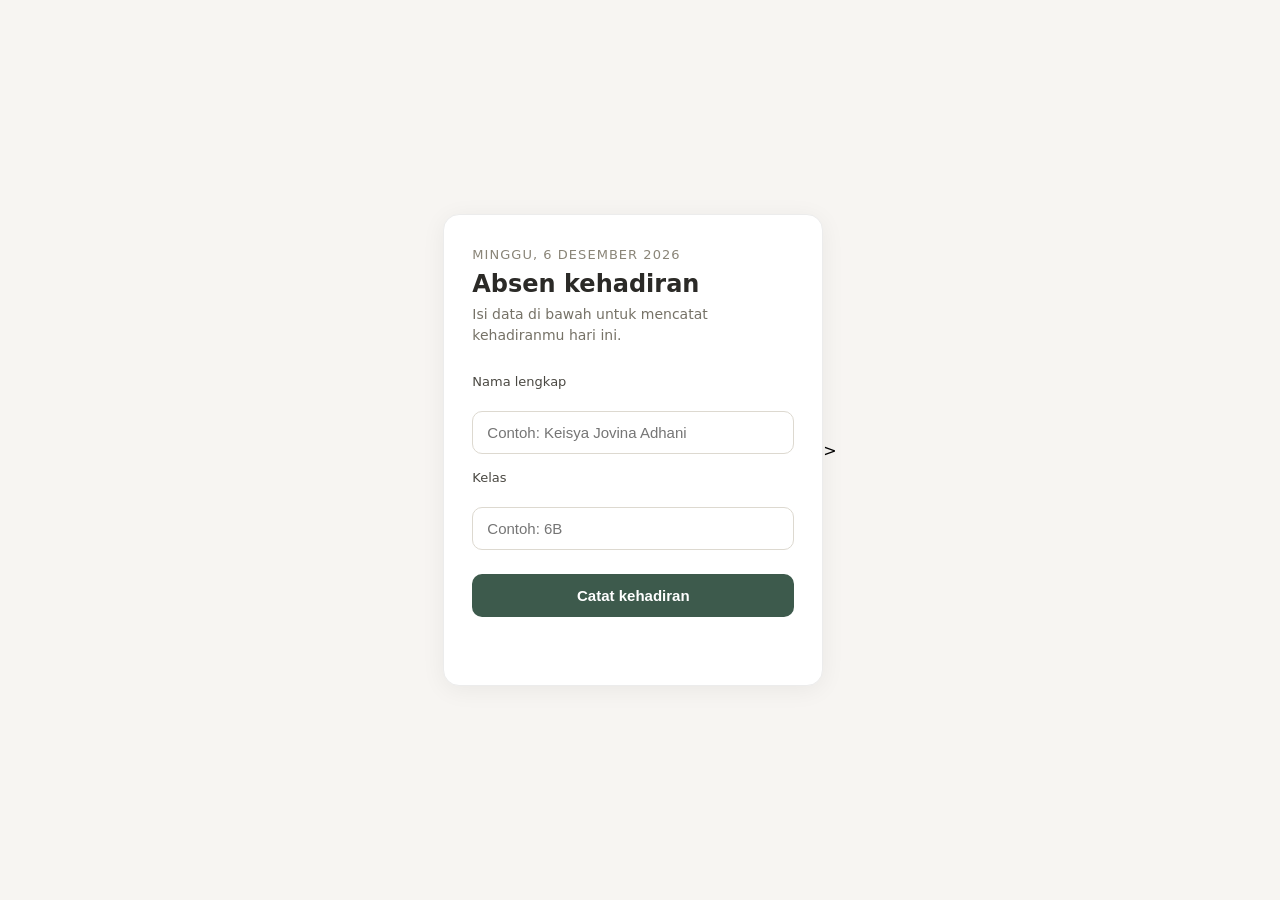
==== index.html @ 0a1922e5 "Add files via upload" ====
<!doctype html>
<html lang="id">
  <head>
    <meta charset="UTF-8" />
    <meta name="viewport" content="width=device-width, initial-scale=1.0" />
    <title>Absensi Kelas</title>
    <link rel="stylesheet" href="style.css" />
  </head>
  <body>
    <div class="kartu-absen">
      <p class="eyebrow" id="tanggal-hari-ini"></p>
      <h1>Absen kehadiran</h1>
      <p class="subteks">
        Isi data di bawah untuk mencatat kehadiranmu hari ini.
      </p>

      <form id="form-absen">
        <label for="nama">Nama lengkap</label>
        <input
          type="text"
          id="nama"
          name="nama"
          placeholder="Contoh: Keisya Jovina Adhani"
          required
        />

        <label for="kelas">Kelas</label>
        <input
          type="text"
          id="kelas"
          name="kelas"
          placeholder="Contoh: 6B"
          required
        />

        <button type="submit" id="btn-submit">Catat kehadiran</button>
      </form>

      <p id="pesan-status"></p>
    </div>

    <script src="script.js"></script>
  </body>
</html>
>
---- style.css ----
* {
  margin: 0;
  padding: 0;
  box-sizing: border-box;
}

body {
  font-family: "Segoe UI", system-ui, sans-serif;
  background: #f7f5f2;
  min-height: 100vh;
  display: flex;
  align-items: center;
  justify-content: center;
  padding: 24px;
}

.kartu-absen {
  background: #ffffff;
  width: 100%;
  max-width: 380px;
  padding: 32px 28px;
  border-radius: 16px;
  box-shadow: 0 4px 24px rgba(0, 0, 0, 0.06);
  border: 1px solid #ececec;
}

.eyebrow {
  font-size: 13px;
  color: #8a8578;
  text-transform: uppercase;
  letter-spacing: 0.08em;
  margin-bottom: 8px;
}

h1 {
  font-size: 24px;
  font-weight: 600;
  color: #2b2a27;
  margin-bottom: 6px;
}

.subteks {
  font-size: 14px;
  color: #767267;
  margin-bottom: 28px;
  line-height: 1.5;
}

form {
  display: flex;
  flex-direction: column;
  gap: 16px;
}

label {
  font-size: 13px;
  font-weight: 500;
  color: #4a4842;
  margin-bottom: 6px;
  display: block;
}

input {
  width: 100%;
  padding: 12px 14px;
  border: 1px solid #ddd9d0;
  border-radius: 10px;
  font-size: 15px;
  color: #2b2a27;
  outline: none;
  transition: border-color 0.15s ease;
}

input:focus {
  border-color: #6b8a7a;
}

button {
  margin-top: 8px;
  padding: 13px;
  background: #3d5a4c;
  color: #ffffff;
  border: none;
  border-radius: 10px;
  font-size: 15px;
  font-weight: 600;
  cursor: pointer;
  transition: background 0.15s ease;
}

button:hover {
  background: #2f4a3d;
}

button:disabled {
  background: #a9b6ae;
  cursor: not-allowed;
}

#pesan-status {
  margin-top: 16px;
  font-size: 14px;
  text-align: center;
  min-height: 20px;
}

#pesan-status.sukses {
  color: #3d5a4c;
}

#pesan-status.gagal {
  color: #b3492f;
}
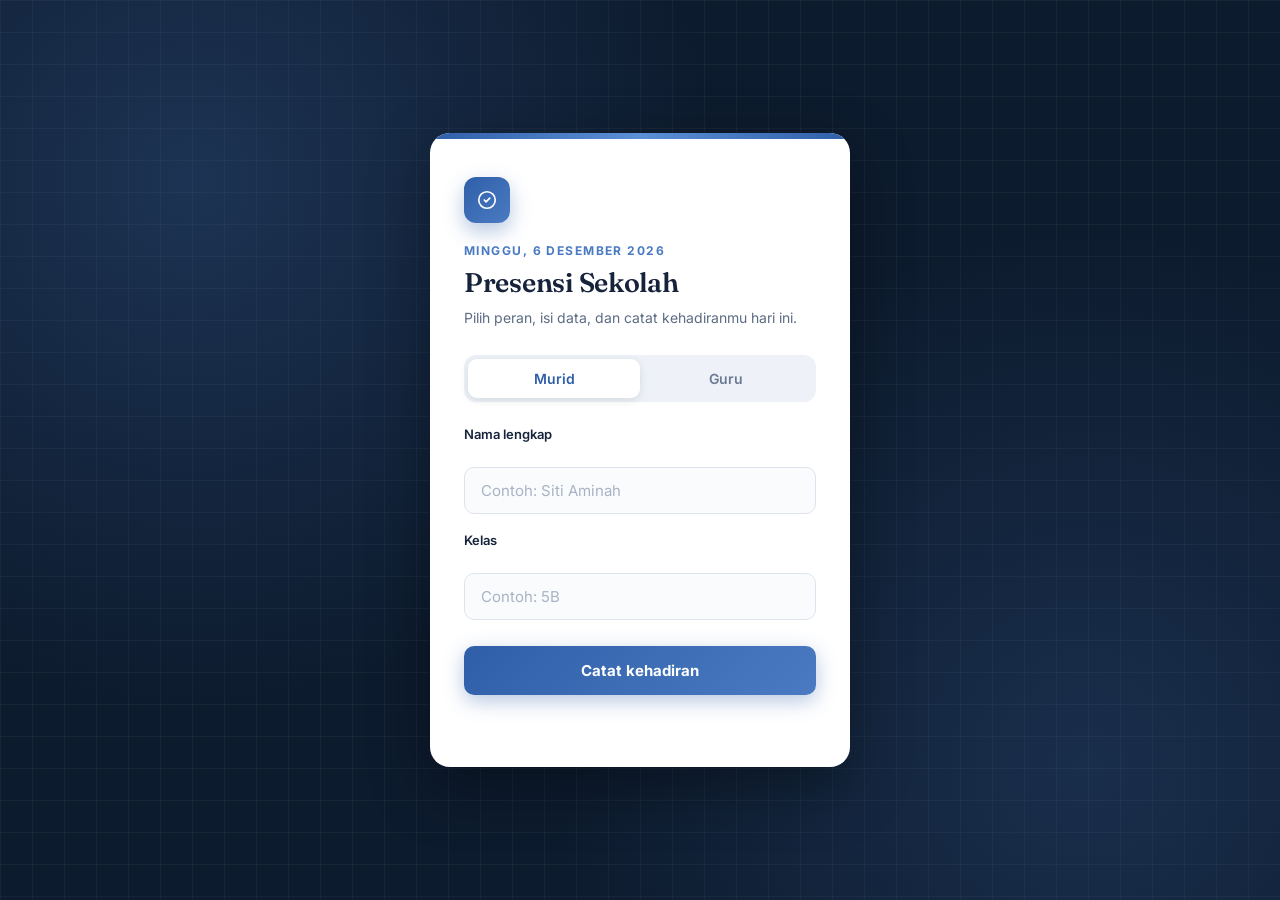
==== commit 9157e43e: "Add files via upload" ====
--- a/index.html
+++ b/index.html
@@ -3,37 +3,70 @@
   <head>
     <meta charset="UTF-8" />
     <meta name="viewport" content="width=device-width, initial-scale=1.0" />
-    <title>Absensi Kelas</title>
+    <title>Presensi Sekolah</title>
+    <link rel="preconnect" href="https://fonts.googleapis.com" />
+    <link
+      href="https://fonts.googleapis.com/css2?family=Fraunces:opsz,wght@9..144,500;9..144,600;9..144,700&family=Inter:wght@400;500;600;700&display=swap"
+      rel="stylesheet"
+    />
     <link rel="stylesheet" href="style.css" />
   </head>
   <body>
-    <div class="kartu-absen">
+    <div class="kartu-presensi">
+      <div class="lencana">
+        <svg
+          width="22"
+          height="22"
+          viewBox="0 0 24 24"
+          fill="none"
+          xmlns="http://www.w3.org/2000/svg"
+        >
+          <path
+            d="M9 12L11 14L15 10M21 12C21 16.9706 16.9706 21 12 21C7.02944 21 3 16.9706 3 12C3 7.02944 7.02944 3 12 3C16.9706 3 21 7.02944 21 12Z"
+            stroke="currentColor"
+            stroke-width="1.8"
+            stroke-linecap="round"
+            stroke-linejoin="round"
+          />
+        </svg>
+      </div>
       <p class="eyebrow" id="tanggal-hari-ini"></p>
-      <h1>Absen kehadiran</h1>
+      <h1>Presensi Sekolah</h1>
       <p class="subteks">
-        Isi data di bawah untuk mencatat kehadiranmu hari ini.
+        Pilih peran, isi data, dan catat kehadiranmu hari ini.
       </p>
 
-      <form id="form-absen">
+      <div class="pemilih-peran">
+        <button type="button" class="opsi-peran aktif" data-peran="Murid">
+          Murid
+        </button>
+        <button type="button" class="opsi-peran" data-peran="Guru">Guru</button>
+      </div>
+
+      <form id="form-presensi">
+        <input type="hidden" id="peran" value="Murid" />
+
         <label for="nama">Nama lengkap</label>
         <input
           type="text"
           id="nama"
           name="nama"
-          placeholder="Contoh: Keisya Jovina Adhani"
+          placeholder="Contoh: Siti Aminah"
           required
         />
 
-        <label for="kelas">Kelas</label>
+        <label for="kelasMapel" id="label-kelas-mapel">Kelas</label>
         <input
           type="text"
-          id="kelas"
-          name="kelas"
-          placeholder="Contoh: 6B"
+          id="kelasMapel"
+          name="kelasMapel"
+          placeholder="Contoh: 5B"
           required
         />
 
-        <button type="submit" id="btn-submit">Catat kehadiran</button>
+        <button type="submit" id="btn-submit">
+          <span id="teks-tombol">Catat kehadiran</span>
+        </button>
       </form>
 
       <p id="pesan-status"></p>
@@ -42,4 +75,3 @@
     <script src="script.js"></script>
   </body>
 </html>
->
--- a/style.css
+++ b/style.css
@@ -5,8 +5,14 @@
 }
 
 body {
-  font-family: "Segoe UI", system-ui, sans-serif;
-  background: #f7f5f2;
+  font-family: 'Inter', system-ui, sans-serif;
+  background-color: #0d1b2e;
+  background-image:
+    radial-gradient(circle at 15% 20%, rgba(74, 123, 194, 0.25), transparent 40%),
+    radial-gradient(circle at 85% 85%, rgba(74, 123, 194, 0.2), transparent 40%),
+    linear-gradient(rgba(255,255,255,0.04) 1px, transparent 1px),
+    linear-gradient(90deg, rgba(255,255,255,0.04) 1px, transparent 1px);
+  background-size: auto, auto, 32px 32px, 32px 32px;
   min-height: 100vh;
   display: flex;
   align-items: center;
@@ -14,100 +20,169 @@
   padding: 24px;
 }
 
-.kartu-absen {
+.kartu-presensi {
+  position: relative;
   background: #ffffff;
   width: 100%;
-  max-width: 380px;
-  padding: 32px 28px;
-  border-radius: 16px;
-  box-shadow: 0 4px 24px rgba(0, 0, 0, 0.06);
-  border: 1px solid #ececec;
+  max-width: 420px;
+  padding: 44px 34px 34px;
+  border-radius: 20px;
+  box-shadow: 0 20px 60px rgba(0, 0, 0, 0.35);
+  overflow: hidden;
+}
+
+.kartu-presensi::before {
+  content: "";
+  position: absolute;
+  top: 0;
+  left: 0;
+  right: 0;
+  height: 6px;
+  background: linear-gradient(90deg, #2f5fa8, #5b8fd6, #2f5fa8);
+}
+
+.lencana {
+  width: 46px;
+  height: 46px;
+  border-radius: 12px;
+  background: linear-gradient(135deg, #2f5fa8, #4a7bc2);
+  display: flex;
+  align-items: center;
+  justify-content: center;
+  color: #ffffff;
+  margin-bottom: 20px;
+  box-shadow: 0 8px 20px rgba(47, 95, 168, 0.35);
 }
 
 .eyebrow {
-  font-size: 13px;
-  color: #8a8578;
+  font-size: 12px;
+  color: #4a7bc2;
   text-transform: uppercase;
-  letter-spacing: 0.08em;
+  letter-spacing: 0.12em;
+  font-weight: 700;
   margin-bottom: 8px;
 }
 
 h1 {
-  font-size: 24px;
+  font-family: 'Fraunces', serif;
+  font-size: 27px;
   font-weight: 600;
-  color: #2b2a27;
-  margin-bottom: 6px;
+  color: #16233b;
+  margin-bottom: 8px;
+  letter-spacing: -0.01em;
 }
 
 .subteks {
   font-size: 14px;
-  color: #767267;
-  margin-bottom: 28px;
-  line-height: 1.5;
+  color: #5c6b84;
+  margin-bottom: 26px;
+  line-height: 1.6;
+}
+
+.pemilih-peran {
+  display: flex;
+  background: #eef2f8;
+  border-radius: 12px;
+  padding: 4px;
+  margin-bottom: 24px;
+}
+
+.opsi-peran {
+  flex: 1;
+  padding: 11px;
+  border: none;
+  background: transparent;
+  border-radius: 9px;
+  font-family: 'Inter', sans-serif;
+  font-size: 14px;
+  font-weight: 600;
+  color: #6b7a93;
+  cursor: pointer;
+  transition: all 0.2s ease;
+}
+
+.opsi-peran.aktif {
+  background: #ffffff;
+  color: #2f5fa8;
+  box-shadow: 0 2px 8px rgba(22, 35, 59, 0.12);
 }
 
 form {
   display: flex;
   flex-direction: column;
-  gap: 16px;
+  gap: 18px;
 }
 
 label {
   font-size: 13px;
-  font-weight: 500;
-  color: #4a4842;
-  margin-bottom: 6px;
+  font-weight: 600;
+  color: #16233b;
+  margin-bottom: 7px;
   display: block;
 }
 
-input {
+input[type="text"] {
   width: 100%;
-  padding: 12px 14px;
-  border: 1px solid #ddd9d0;
+  padding: 13px 16px;
+  border: 1.5px solid #dde4ee;
   border-radius: 10px;
+  font-family: 'Inter', sans-serif;
   font-size: 15px;
-  color: #2b2a27;
+  color: #16233b;
+  background: #fafbfd;
   outline: none;
-  transition: border-color 0.15s ease;
+  transition: all 0.2s ease;
 }
 
-input:focus {
-  border-color: #6b8a7a;
+input[type="text"]::placeholder {
+  color: #a7b3c5;
 }
 
-button {
+input[type="text"]:focus {
+  border-color: #4a7bc2;
+  background: #ffffff;
+  box-shadow: 0 0 0 4px rgba(74, 123, 194, 0.12);
+}
+
+button[type="submit"] {
   margin-top: 8px;
-  padding: 13px;
-  background: #3d5a4c;
+  padding: 15px;
+  background: linear-gradient(135deg, #2f5fa8, #4a7bc2);
   color: #ffffff;
   border: none;
   border-radius: 10px;
+  font-family: 'Inter', sans-serif;
   font-size: 15px;
-  font-weight: 600;
+  font-weight: 700;
   cursor: pointer;
-  transition: background 0.15s ease;
+  transition: all 0.2s ease;
+  box-shadow: 0 6px 20px rgba(47, 95, 168, 0.35);
 }
 
-button:hover {
-  background: #2f4a3d;
+button[type="submit"]:hover {
+  transform: translateY(-1px);
+  box-shadow: 0 8px 24px rgba(47, 95, 168, 0.45);
 }
 
-button:disabled {
-  background: #a9b6ae;
+button[type="submit"]:disabled {
+  background: #b7c3d6;
+  box-shadow: none;
   cursor: not-allowed;
+  transform: none;
 }
 
 #pesan-status {
-  margin-top: 16px;
+  margin-top: 18px;
   font-size: 14px;
+  font-weight: 500;
   text-align: center;
   min-height: 20px;
 }
 
 #pesan-status.sukses {
-  color: #3d5a4c;
+  color: #1f7a4d;
 }
 
 #pesan-status.gagal {
-  color: #b3492f;
-}
+  color: #c0432e;
+}
